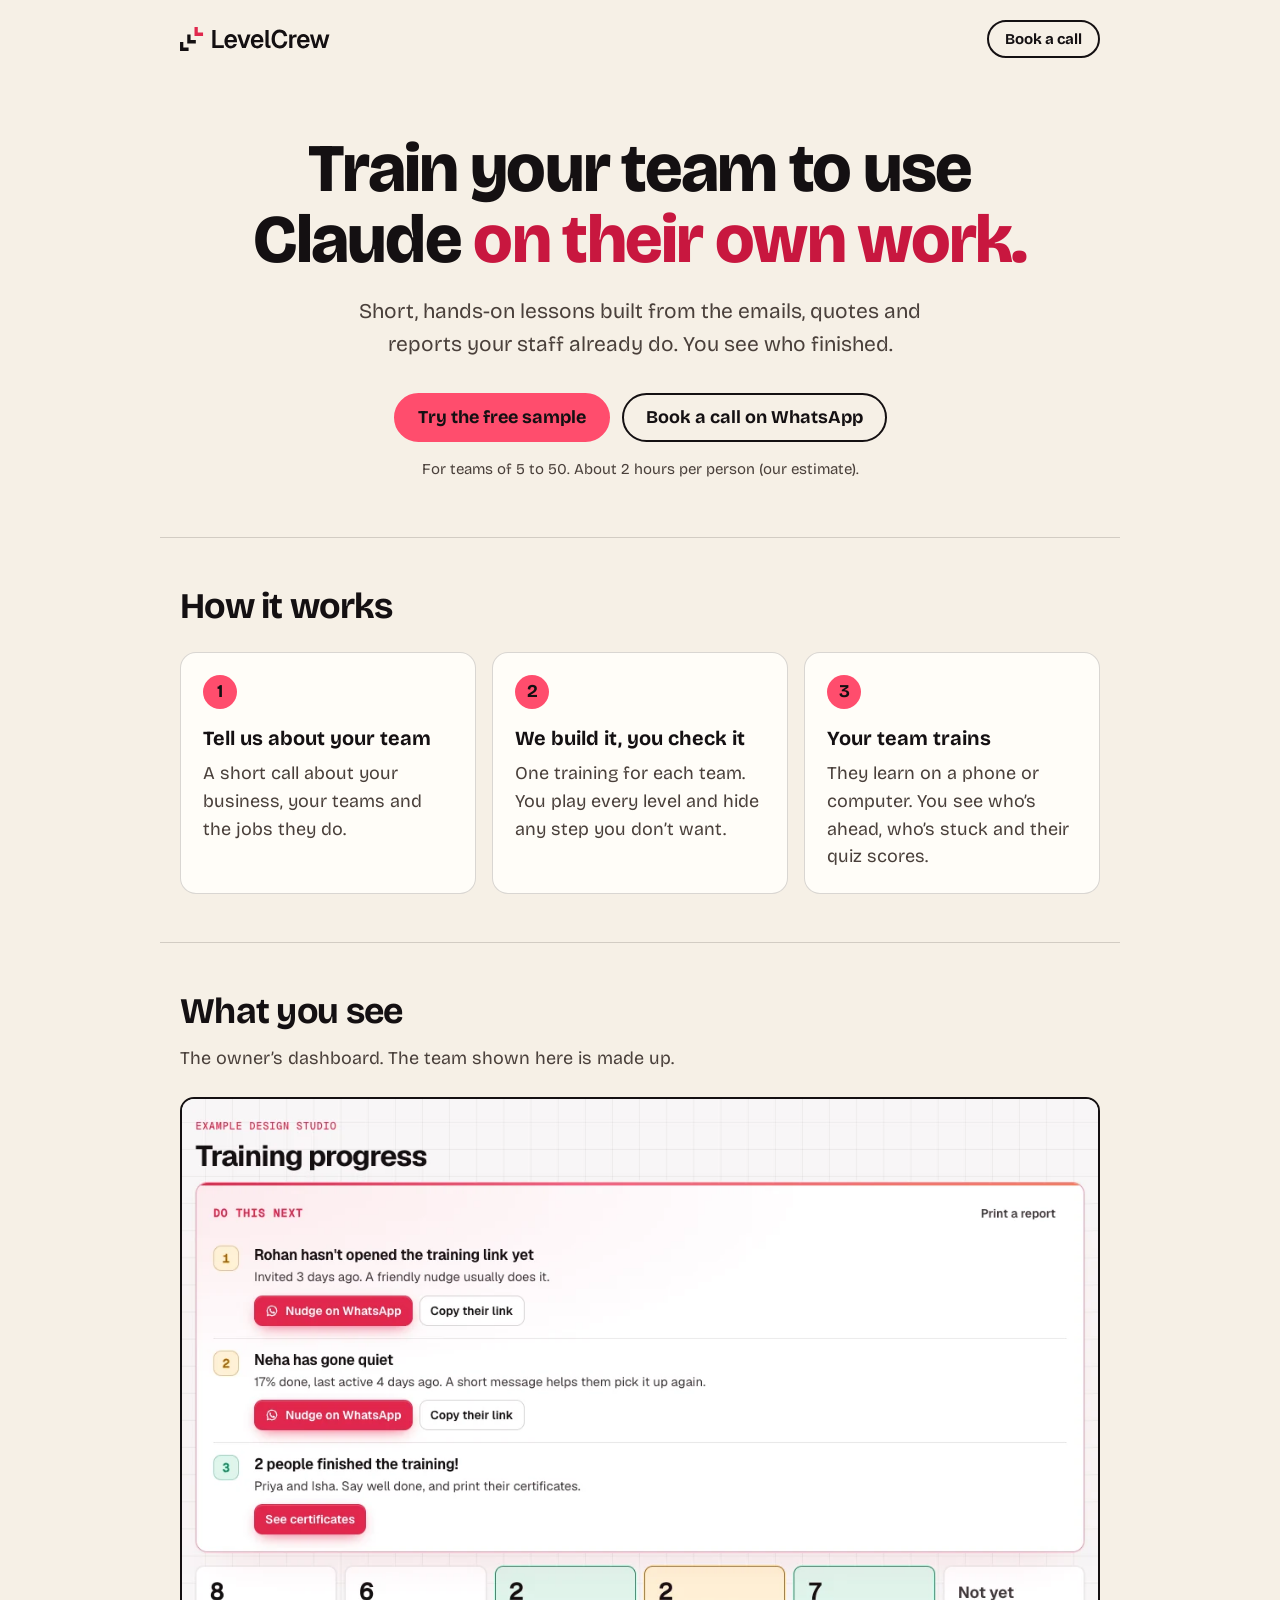
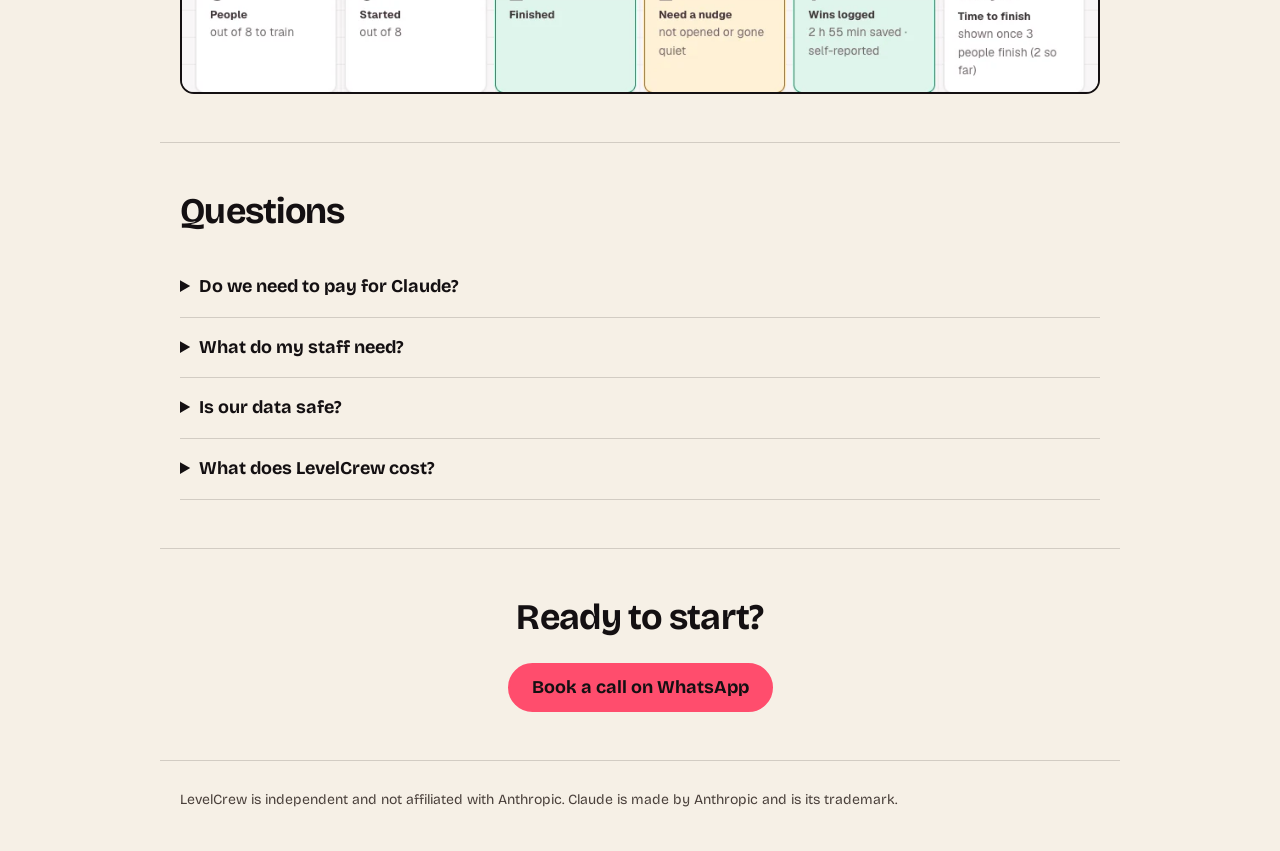
==== index.html @ 659f87cf "LevelCrew website and free sample Co-Authored-By: Claude Sonnet 5.5 <noreply@anthropic.com>" ====
<!doctype html>
<html lang="en">
<head>
<meta charset="utf-8">
<meta name="viewport" content="width=device-width,initial-scale=1,viewport-fit=cover">
<title>LevelCrew · Claude training made from your team’s own work</title>
<meta name="description" content="Short, hands-on Claude lessons built from the jobs your staff already do. You see who finished.">
<meta property="og:type" content="website">
<meta property="og:title" content="LevelCrew · Claude training made from your team’s own work">
<meta property="og:description" content="Short, hands-on Claude lessons built from the jobs your staff already do. You see who finished.">
<meta property="og:url" content="https://pritish2008.github.io/levelcrew/">
<meta property="og:image" content="https://pritish2008.github.io/levelcrew/img/og.png">
<meta name="twitter:card" content="summary_large_image">
<link rel="icon" href="favicon.svg" type="image/svg+xml">
<link rel="preload" href="fonts/bricolage-grotesque.woff2" as="font" type="font/woff2" crossorigin>
<style>
@font-face{font-family:'Bricolage Grotesque';src:url(fonts/bricolage-grotesque.woff2) format('woff2');font-weight:200 800;font-display:swap}
:root{color-scheme:light dark;--paper:#f6f0e6;--card:#fffdf8;--ink:#141012;--ink-2:#4a403b;--line:rgba(20,16,18,.16);--coral:#ff4d6d;--coral-ink:#c8173f}
@media (prefers-color-scheme:dark){:root{--paper:#141012;--card:#201a1c;--ink:#f4f3ef;--ink-2:#d4cbc4;--line:rgba(244,243,239,.18);--coral-ink:#ff7a92}}
*{box-sizing:border-box;margin:0;padding:0}
html{scroll-behavior:smooth}
@media (prefers-reduced-motion:reduce){html{scroll-behavior:auto}}
body{background:var(--paper);color:var(--ink);font:400 18px/1.55 'Bricolage Grotesque',ui-sans-serif,system-ui,sans-serif}
.wrap{max-width:960px;margin:0 auto;padding-left:20px;padding-right:20px}
a{color:inherit}
a:focus-visible,summary:focus-visible{outline:3px solid var(--coral);outline-offset:3px;border-radius:4px}
.skip{position:absolute;left:-999px}.skip:focus{left:12px;top:12px;background:var(--card);padding:8px 12px;z-index:2}
header{display:flex;align-items:center;justify-content:space-between;gap:12px;padding-top:20px;padding-bottom:20px}
header img{display:block;width:150px;height:auto}
.btn{display:inline-block;padding:12px 22px;border:2px solid var(--ink);border-radius:999px;font-weight:700;text-decoration:none;line-height:1.2}
.btn:hover{background:var(--card)}
.btn-main,.btn-main:hover{background:var(--coral);border-color:var(--coral);color:#141012}
.btn-main:hover{filter:brightness(1.06)}
.btn-sm{padding:8px 16px;font-size:15px}
.hero{padding-top:56px;padding-bottom:56px;text-align:center}
h1{font-size:clamp(36px,7vw,68px);line-height:1.04;letter-spacing:-.025em;font-weight:800;text-wrap:balance}
h1 span{color:var(--coral-ink)}
.lede{max-width:600px;margin:20px auto 0;font-size:clamp(18px,2.4vw,21px);color:var(--ink-2)}
.actions{display:flex;flex-wrap:wrap;justify-content:center;gap:12px;margin-top:32px}
.fine{margin-top:16px;font-size:15px;color:var(--ink-2)}
section{padding-top:48px;padding-bottom:48px;border-top:1px solid var(--line)}
h2{font-size:clamp(26px,4vw,36px);letter-spacing:-.02em;line-height:1.15;margin-bottom:24px}
.steps{list-style:none;display:grid;grid-template-columns:repeat(auto-fit,minmax(240px,1fr));gap:16px}
.steps li{background:var(--card);border:1px solid var(--line);border-radius:16px;padding:22px}
.steps b{display:inline-grid;place-items:center;width:34px;height:34px;border-radius:50%;background:var(--coral);color:#141012}
h3{font-size:20px;margin:14px 0 6px}
.steps p,.sub,details p{color:var(--ink-2)}
.sub{margin:-12px 0 24px}
.shot{display:block;width:100%;height:auto;border:2px solid var(--ink);border-radius:14px}
details{border-bottom:1px solid var(--line);padding:16px 0}
summary{cursor:pointer;font-weight:700}
details p{margin-top:8px;max-width:680px}
.end{text-align:center}
footer{padding-top:28px;padding-bottom:40px;border-top:1px solid var(--line);font-size:14px;color:var(--ink-2)}
</style>
</head>
<body>
<a class="skip" href="#main">Skip to the page</a>
<header class="wrap">
  <picture>
    <source srcset="img/logo-dark.svg" media="(prefers-color-scheme: dark)">
    <img src="img/logo-light.svg" alt="LevelCrew" width="150" height="23">
  </picture>
  <a class="btn btn-sm" href="https://wa.me/919833500288?text=Hi%2C%20I%27d%20like%20to%20book%20a%20call%20about%20LevelCrew" target="_blank" rel="noopener">Book a call</a>
</header>

<main id="main">
  <div class="wrap hero">
    <h1>Train your team to use Claude <span>on their own work.</span></h1>
    <p class="lede">Short, hands-on lessons built from the emails, quotes and reports your staff already do. You see who finished.</p>
    <div class="actions">
      <a class="btn btn-main" href="sample/">Try the free sample</a>
      <a class="btn" href="https://wa.me/919833500288?text=Hi%2C%20I%27d%20like%20to%20book%20a%20call%20about%20LevelCrew" target="_blank" rel="noopener">Book a call on WhatsApp</a>
    </div>
    <p class="fine">For teams of 5 to 50. About 2 hours per person (our estimate).</p>
  </div>

  <section class="wrap" aria-labelledby="how-h">
    <h2 id="how-h">How it works</h2>
    <ol class="steps">
      <li><b>1</b><h3>Tell us about your team</h3><p>A short call about your business, your teams and the jobs they do.</p></li>
      <li><b>2</b><h3>We build it, you check it</h3><p>One training for each team. You play every level and hide any step you don’t want.</p></li>
      <li><b>3</b><h3>Your team trains</h3><p>They learn on a phone or computer. You see who’s ahead, who’s stuck and their quiz scores.</p></li>
    </ol>
  </section>

  <section class="wrap" aria-labelledby="see-h">
    <h2 id="see-h">What you see</h2>
    <p class="sub">The owner’s dashboard. The team shown here is made up.</p>
    <img class="shot" src="img/dashboard.webp" alt="LevelCrew owner dashboard for a made-up team, showing training progress" width="1080" height="700" loading="lazy">
  </section>

  <section class="wrap" aria-labelledby="faq-h">
    <h2 id="faq-h">Questions</h2>
    <details><summary>Do we need to pay for Claude?</summary><p>No. We build the training for the plan you have, Free included. Some parts of Claude, like Research and Cowork, come only with a paid plan.</p></details>
    <details><summary>What do my staff need?</summary><p>A phone or a computer, and a Claude account.</p></details>
    <details><summary>Is our data safe?</summary><p>You tell us what must never go into AI, and the training sticks to it. We never see your team’s chats with Claude.</p></details>
    <details><summary>What does LevelCrew cost?</summary><p>It depends on how many teams you want trained. We tell you on the call, before you agree to anything.</p></details>
  </section>

  <section class="wrap end" aria-labelledby="end-h">
    <h2 id="end-h">Ready to start?</h2>
    <a class="btn btn-main" href="https://wa.me/919833500288?text=Hi%2C%20I%27d%20like%20to%20book%20a%20call%20about%20LevelCrew" target="_blank" rel="noopener">Book a call on WhatsApp</a>
  </section>
</main>

<footer class="wrap">LevelCrew is independent and not affiliated with Anthropic. Claude is made by Anthropic and is its trademark.</footer>
</body>
</html>
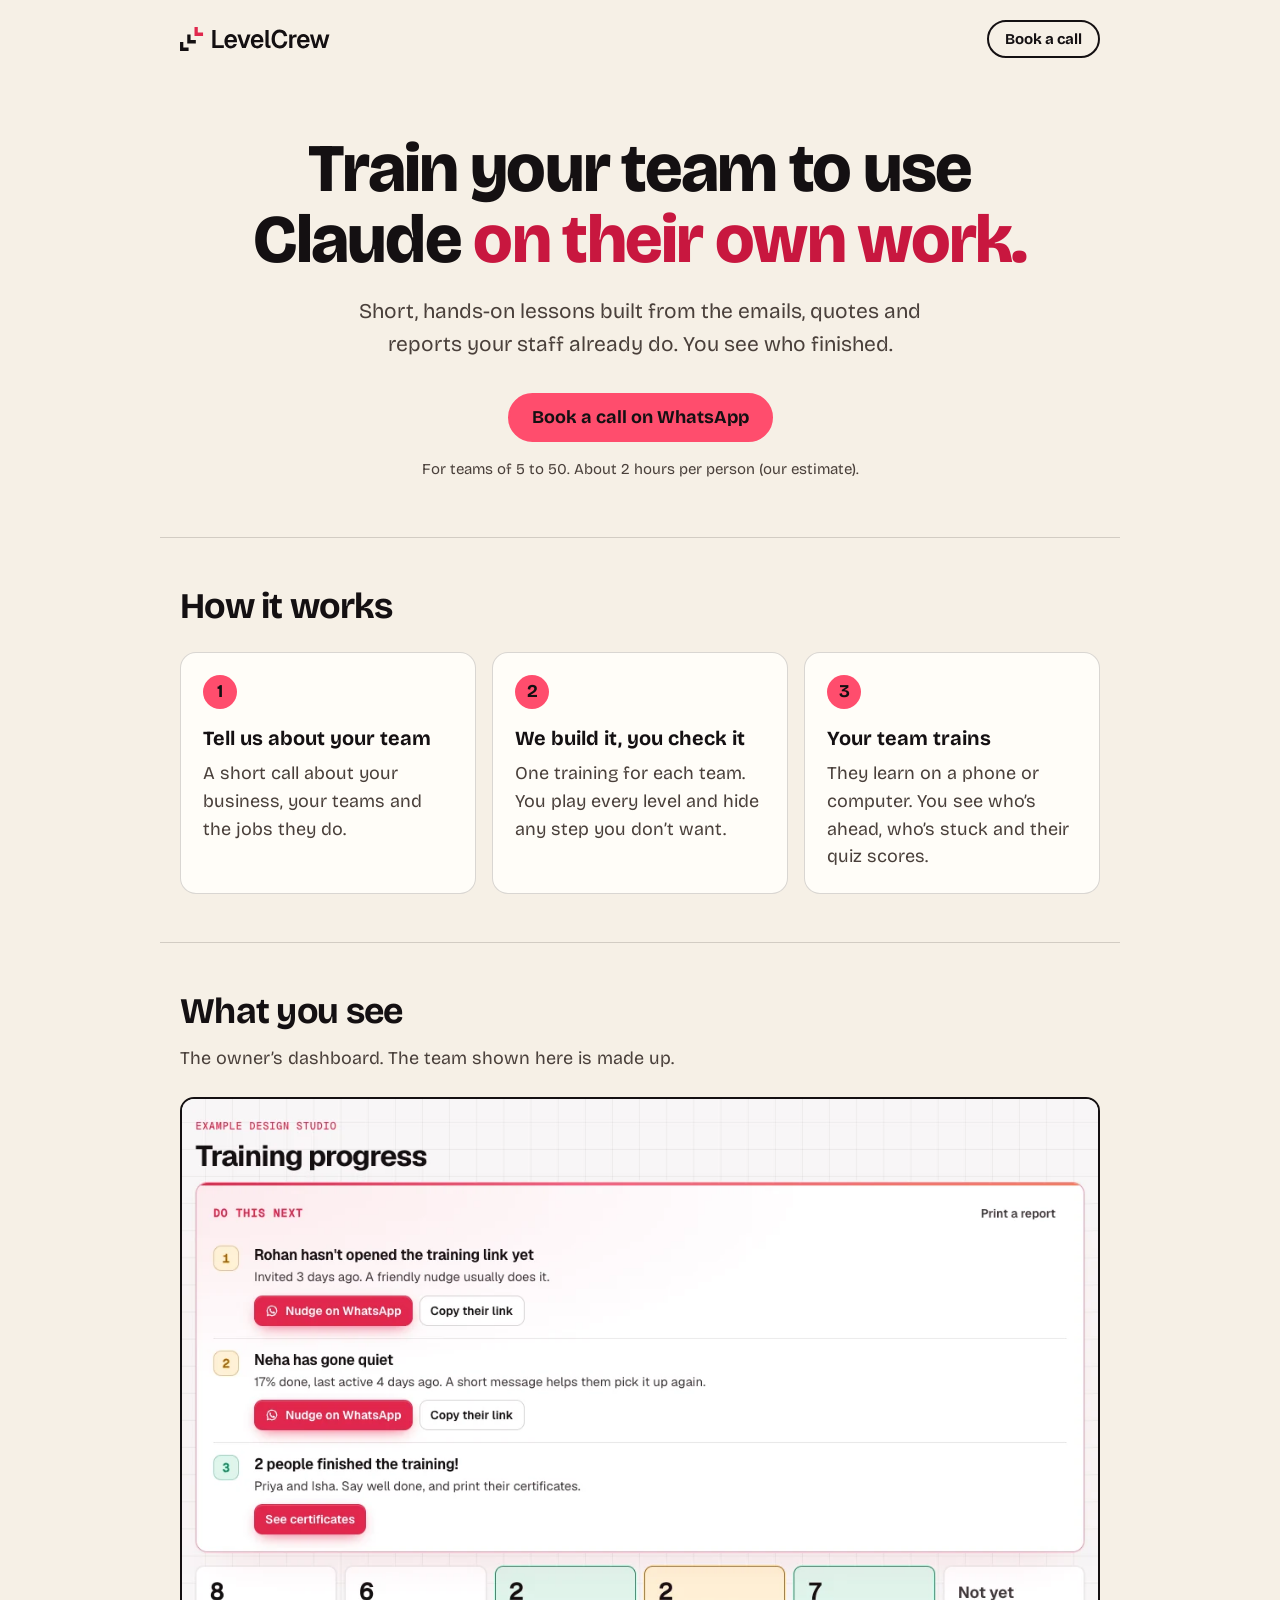
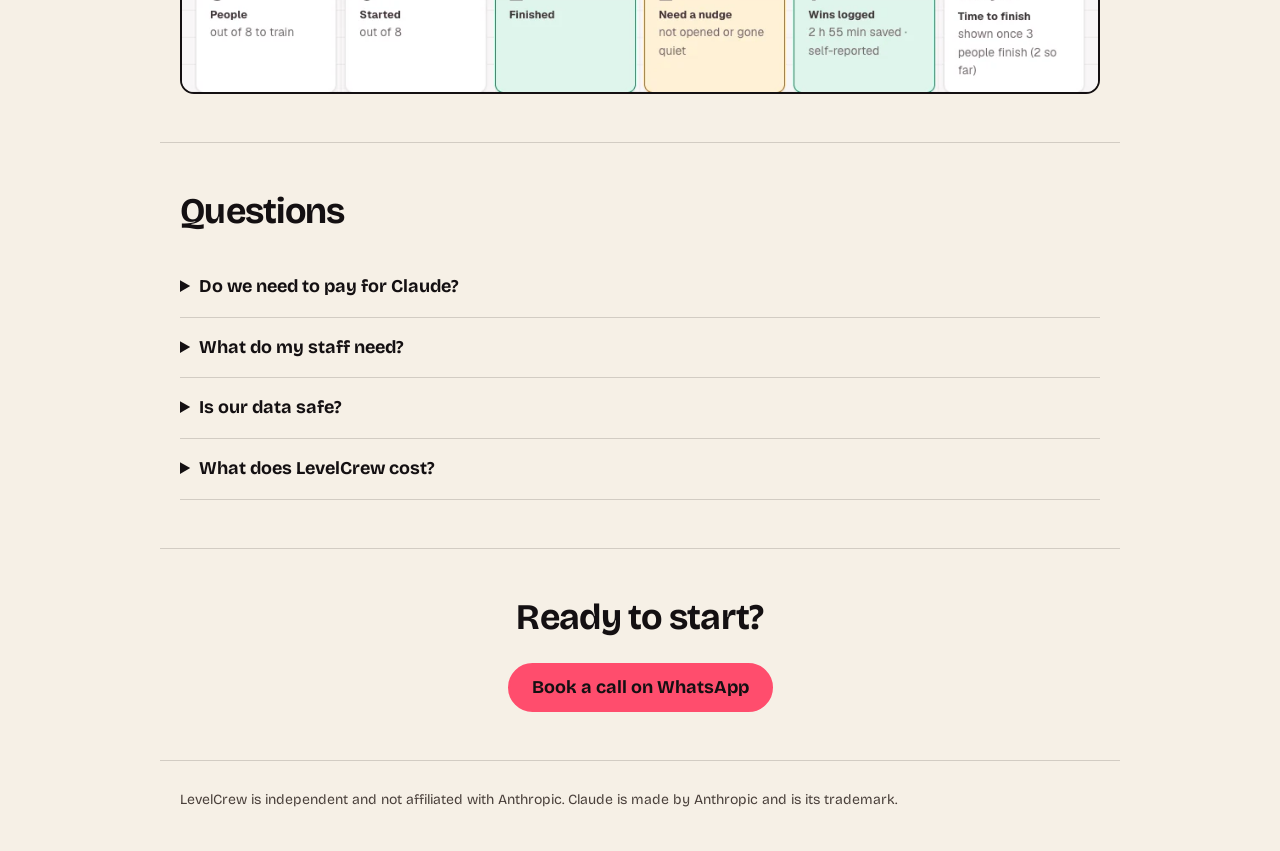
==== commit 0eb8ee97: "Remove the free sample Co-Authored-By: Claude Sonnet 5.5 <noreply@anthropic.com>" ====
--- a/index.html
+++ b/index.html
@@ -69,8 +69,7 @@
     <h1>Train your team to use Claude <span>on their own work.</span></h1>
     <p class="lede">Short, hands-on lessons built from the emails, quotes and reports your staff already do. You see who finished.</p>
     <div class="actions">
-      <a class="btn btn-main" href="sample/">Try the free sample</a>
-      <a class="btn" href="https://wa.me/919833500288?text=Hi%2C%20I%27d%20like%20to%20book%20a%20call%20about%20LevelCrew" target="_blank" rel="noopener">Book a call on WhatsApp</a>
+      <a class="btn btn-main" href="https://wa.me/919833500288?text=Hi%2C%20I%27d%20like%20to%20book%20a%20call%20about%20LevelCrew" target="_blank" rel="noopener">Book a call on WhatsApp</a>
     </div>
     <p class="fine">For teams of 5 to 50. About 2 hours per person (our estimate).</p>
   </div>
